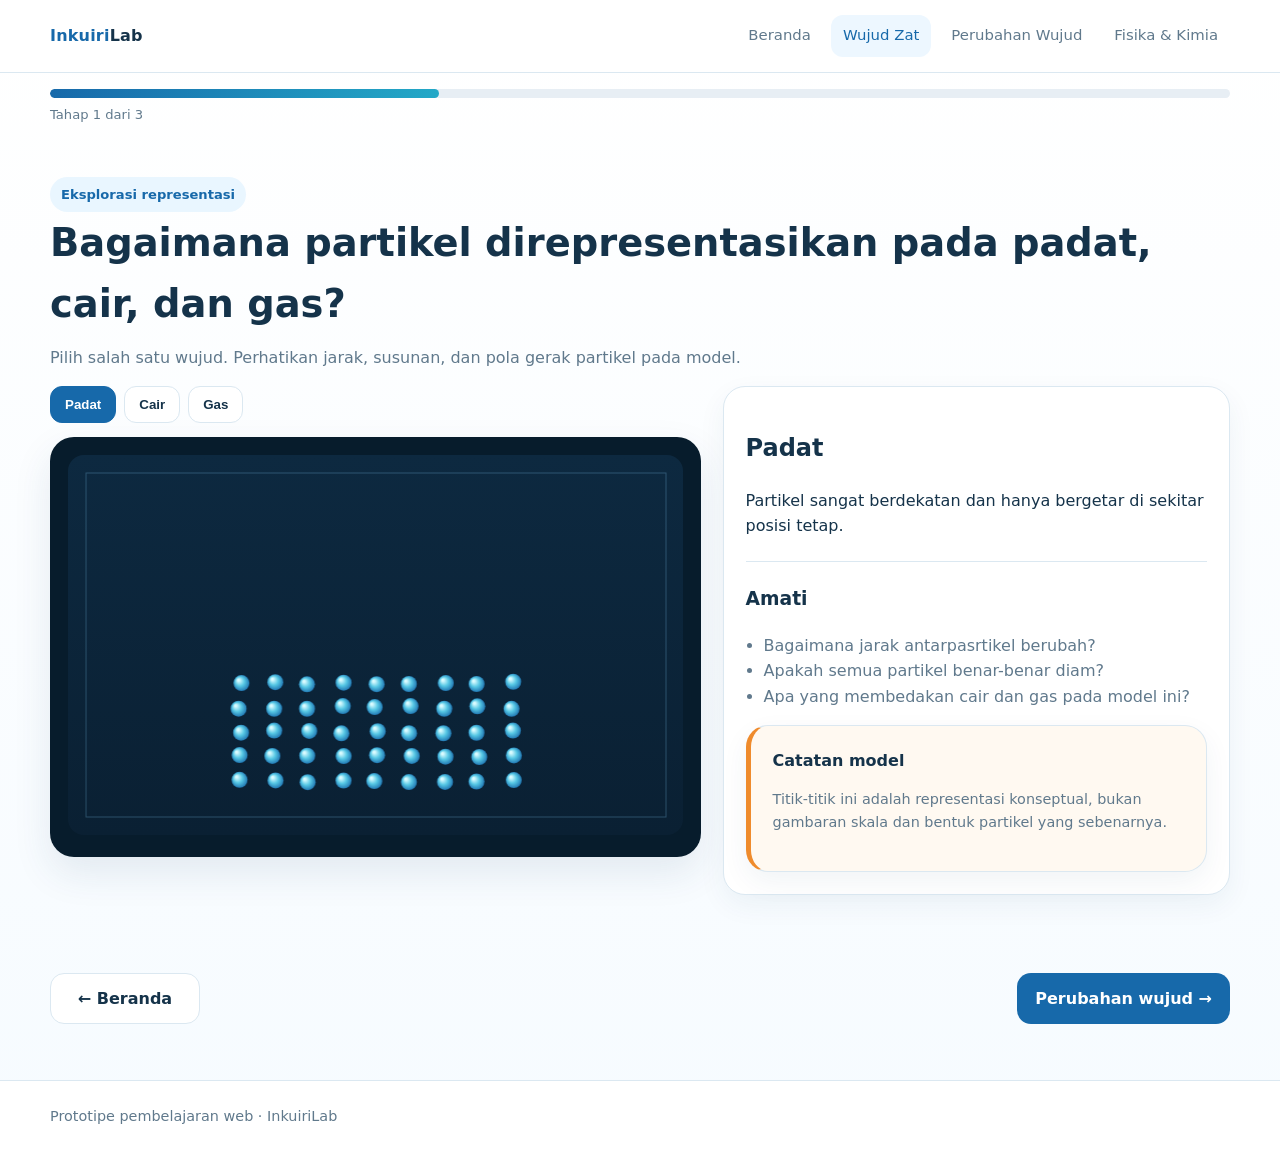
==== pages/wujud-zat.html @ 4400dbc0 "Add files via upload" ====
<!doctype html><html lang="id"><head><meta charset="utf-8"><meta name="viewport" content="width=device-width,initial-scale=1"><title>Wujud Zat | InkuiriLab</title><link rel="stylesheet" href="../css/style.css"></head><body>
<header class="site-header"><div class="container nav"><a class="brand" href="../index.html"><span>Inkuiri</span>Lab</a><nav class="nav-links"><a href="../index.html">Beranda</a><a class="active" href="wujud-zat.html">Wujud Zat</a><a href="perubahan-wujud.html">Perubahan Wujud</a><a href="fisika-kimia.html">Fisika & Kimia</a></nav></div></header>
<main><div class="container progress-wrap"><div class="progress"><span style="width:33%"></span></div><div class="progress-label">Tahap 1 dari 3</div></div><section class="section"><div class="container"><span class="eyebrow">Eksplorasi representasi</span><h1 class="section-title">Bagaimana partikel direpresentasikan pada padat, cair, dan gas?</h1><p class="lead">Pilih salah satu wujud. Perhatikan jarak, susunan, dan pola gerak partikel pada model.</p><div class="sim-grid"><div><div class="state-tabs"><button class="active" data-state="solid">Padat</button><button data-state="liquid">Cair</button><button data-state="gas">Gas</button></div><div class="sim-panel"><canvas id="particleCanvas" aria-label="Simulasi model partikel"></canvas></div></div><aside class="card"><h2 id="stateTitle">Padat</h2><p id="stateDesc">Partikel sangat berdekatan dan hanya bergetar di sekitar posisi tetap.</p><hr style="border:none;border-top:1px solid var(--line);margin:22px 0"><h3>Amati</h3><ul class="fact-list"><li>Bagaimana jarak antarpasrtikel berubah?</li><li>Apakah semua partikel benar-benar diam?</li><li>Apa yang membedakan cair dan gas pada model ini?</li></ul><div class="callout card" style="margin-top:16px"><strong>Catatan model</strong><p class="small">Titik-titik ini adalah representasi konseptual, bukan gambaran skala dan bentuk partikel yang sebenarnya.</p></div></aside></div></div></section></main>
<div class="container footer-nav"><a class="btn btn-secondary" href="../index.html">← Beranda</a><a class="btn btn-primary" href="perubahan-wujud.html">Perubahan wujud →</a></div><footer class="site-footer"><div class="container">Prototipe pembelajaran web · InkuiriLab</div></footer><script src="../js/particles.js"></script></body></html>
---- css/style.css ----
:root{
  --bg:#f6fbff;--surface:#ffffff;--text:#15334a;--muted:#60798c;--line:#dbe8f1;
  --blue:#1769aa;--cyan:#23a8c7;--purple:#7357c7;--orange:#ef8b2c;--green:#278a63;
  --shadow:0 16px 38px rgba(25,72,105,.10);--radius:22px;--max:1180px
}
*{box-sizing:border-box}html{scroll-behavior:smooth}body{margin:0;font-family:Inter,ui-sans-serif,system-ui,-apple-system,Segoe UI,Roboto,Arial,sans-serif;color:var(--text);background:linear-gradient(180deg,#fff 0,var(--bg) 100%);line-height:1.6}
a{color:inherit;text-decoration:none}img{max-width:100%;display:block}.container{width:min(calc(100% - 32px),var(--max));margin:auto}
.site-header{position:sticky;top:0;z-index:10;background:rgba(255,255,255,.92);backdrop-filter:blur(12px);border-bottom:1px solid var(--line)}
.nav{min-height:72px;display:flex;align-items:center;justify-content:space-between;gap:20px}.brand{font-weight:800;letter-spacing:.2px}.brand span{color:var(--blue)}
.nav-links{display:flex;gap:8px;flex-wrap:wrap}.nav-links a{padding:9px 12px;border-radius:12px;color:var(--muted);font-size:.93rem}.nav-links a:hover,.nav-links a.active{background:#edf7ff;color:var(--blue)}
.hero{padding:64px 0 42px}.hero-grid{display:grid;grid-template-columns:1.05fr .95fr;align-items:center;gap:42px}.eyebrow{display:inline-block;padding:7px 11px;border-radius:999px;background:#e9f6ff;color:var(--blue);font-weight:700;font-size:.82rem}.hero h1{font-size:clamp(2.2rem,5vw,4.3rem);line-height:1.03;margin:18px 0}.hero p{font-size:1.08rem;color:var(--muted);max-width:62ch}.hero-art{background:var(--surface);padding:18px;border:1px solid var(--line);border-radius:28px;box-shadow:var(--shadow)}
.actions{display:flex;gap:12px;flex-wrap:wrap;margin-top:28px}.btn{display:inline-flex;align-items:center;justify-content:center;gap:8px;padding:12px 17px;border-radius:14px;border:1px solid transparent;font-weight:750;cursor:pointer}.btn-primary{background:var(--blue);color:white}.btn-secondary{background:white;border-color:var(--line);color:var(--text)}
.section{padding:36px 0}.section-title{font-size:clamp(1.65rem,3vw,2.5rem);margin:0 0 10px}.lead{color:var(--muted);max-width:72ch;margin-top:0}.grid-3{display:grid;grid-template-columns:repeat(3,1fr);gap:18px}.grid-2{display:grid;grid-template-columns:repeat(2,1fr);gap:18px}.card{background:var(--surface);border:1px solid var(--line);border-radius:var(--radius);padding:22px;box-shadow:0 10px 28px rgba(25,72,105,.06)}.card h3{margin-top:0}.callout{border-left:5px solid var(--orange);background:#fff9f1}.question{font-size:1.15rem;font-weight:750}
.progress-wrap{padding:16px 0}.progress{height:9px;background:#e7eef4;border-radius:99px;overflow:hidden}.progress>span{display:block;height:100%;background:linear-gradient(90deg,var(--blue),var(--cyan));border-radius:inherit}.progress-label{font-size:.82rem;color:var(--muted);margin-top:6px}
.sim-grid{display:grid;grid-template-columns:1fr .78fr;gap:22px}.sim-panel{background:#071c2c;border-radius:24px;padding:18px;min-height:420px;box-shadow:var(--shadow)}canvas{width:100%;height:380px;display:block;border-radius:16px;background:linear-gradient(#0d2940,#0a2033)}
.state-tabs{display:flex;gap:8px;flex-wrap:wrap;margin-bottom:14px}.state-tabs button{border:1px solid var(--line);background:white;padding:10px 14px;border-radius:12px;cursor:pointer;font-weight:750;color:var(--text)}.state-tabs button.active{background:var(--blue);color:white;border-color:var(--blue)}.fact-list{padding-left:18px;color:var(--muted)}
.phase-diagram{display:grid;grid-template-columns:1fr auto 1fr auto 1fr;align-items:center;gap:12px;text-align:center}.phase-node{padding:22px 12px;border-radius:20px;background:white;border:1px solid var(--line);font-weight:800}.phase-arrow{font-size:1.7rem;color:var(--orange)}.phase-note{font-size:.8rem;color:var(--muted);font-weight:600}
.temp-box{display:grid;grid-template-columns:1fr auto;gap:16px;align-items:center}.temp-value{font-size:1.4rem;font-weight:800;color:var(--orange)}input[type=range]{width:100%}.small{font-size:.9rem;color:var(--muted)}
.phenomena{display:grid;grid-template-columns:repeat(4,1fr);gap:16px}.phen-card{overflow:hidden;padding:0}.phen-card img{aspect-ratio:1/1;object-fit:cover}.phen-content{padding:16px}.choice-row{display:flex;gap:8px;flex-wrap:wrap}.choice{padding:8px 10px;border:1px solid var(--line);border-radius:10px;background:white;cursor:pointer}.feedback{margin-top:10px;min-height:45px;font-size:.9rem;color:var(--muted)}
.footer-nav{display:flex;justify-content:space-between;gap:12px;padding:42px 0 56px}.footer-nav .btn{min-width:150px}.site-footer{border-top:1px solid var(--line);padding:24px 0;color:var(--muted);font-size:.9rem;background:white}
@media(max-width:900px){.hero-grid,.sim-grid,.grid-3,.grid-2{grid-template-columns:1fr}.phenomena{grid-template-columns:repeat(2,1fr)}.phase-diagram{grid-template-columns:1fr}.phase-arrow{transform:rotate(90deg)}.nav{align-items:flex-start;padding:14px 0}.nav-links{justify-content:flex-end}.hero{padding-top:36px}}
@media(max-width:560px){.phenomena{grid-template-columns:1fr}.nav-links{display:none}.container{width:min(calc(100% - 20px),var(--max))}.card{padding:17px}.footer-nav{flex-direction:column}.footer-nav .btn{width:100%}}
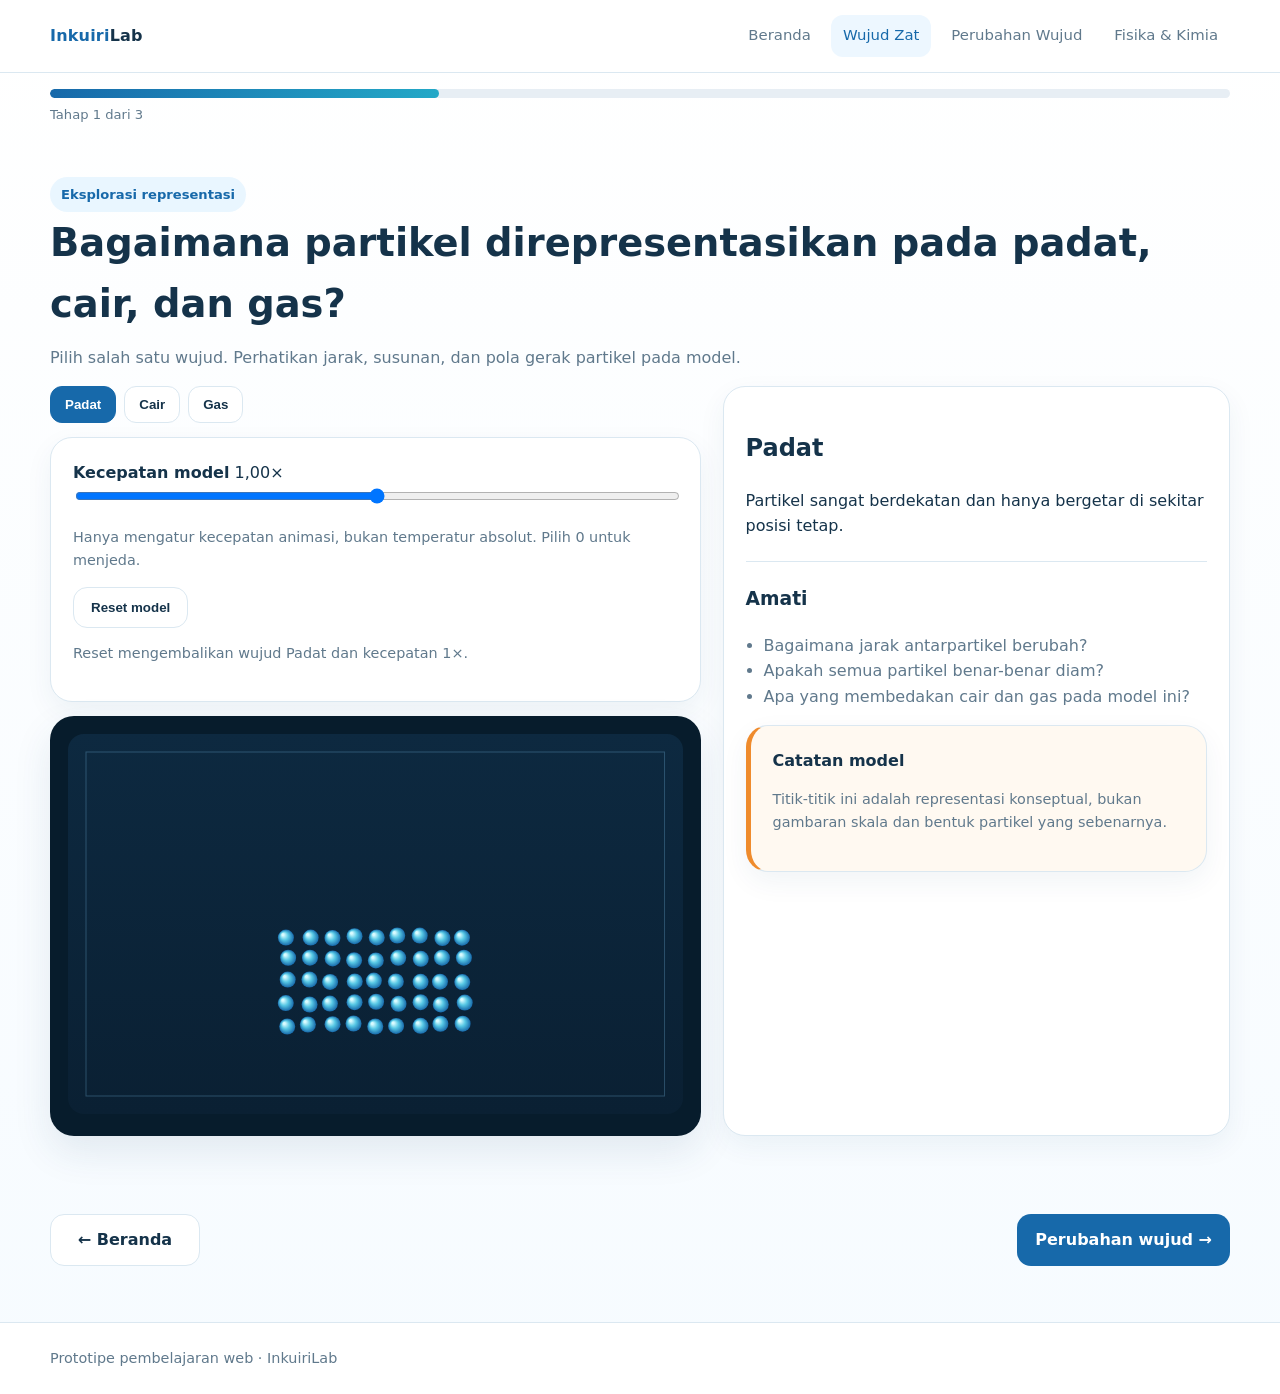
==== commit 6207f2a3: "Improve conceptual particle simulation and accessible controls" ====
--- a/pages/wujud-zat.html
+++ b/pages/wujud-zat.html
@@ -1,4 +1,4 @@
 <!doctype html><html lang="id"><head><meta charset="utf-8"><meta name="viewport" content="width=device-width,initial-scale=1"><title>Wujud Zat | InkuiriLab</title><link rel="stylesheet" href="../css/style.css"></head><body>
 <header class="site-header"><div class="container nav"><a class="brand" href="../index.html"><span>Inkuiri</span>Lab</a><nav class="nav-links"><a href="../index.html">Beranda</a><a class="active" href="wujud-zat.html">Wujud Zat</a><a href="perubahan-wujud.html">Perubahan Wujud</a><a href="fisika-kimia.html">Fisika & Kimia</a></nav></div></header>
-<main><div class="container progress-wrap"><div class="progress"><span style="width:33%"></span></div><div class="progress-label">Tahap 1 dari 3</div></div><section class="section"><div class="container"><span class="eyebrow">Eksplorasi representasi</span><h1 class="section-title">Bagaimana partikel direpresentasikan pada padat, cair, dan gas?</h1><p class="lead">Pilih salah satu wujud. Perhatikan jarak, susunan, dan pola gerak partikel pada model.</p><div class="sim-grid"><div><div class="state-tabs"><button class="active" data-state="solid">Padat</button><button data-state="liquid">Cair</button><button data-state="gas">Gas</button></div><div class="sim-panel"><canvas id="particleCanvas" aria-label="Simulasi model partikel"></canvas></div></div><aside class="card"><h2 id="stateTitle">Padat</h2><p id="stateDesc">Partikel sangat berdekatan dan hanya bergetar di sekitar posisi tetap.</p><hr style="border:none;border-top:1px solid var(--line);margin:22px 0"><h3>Amati</h3><ul class="fact-list"><li>Bagaimana jarak antarpasrtikel berubah?</li><li>Apakah semua partikel benar-benar diam?</li><li>Apa yang membedakan cair dan gas pada model ini?</li></ul><div class="callout card" style="margin-top:16px"><strong>Catatan model</strong><p class="small">Titik-titik ini adalah representasi konseptual, bukan gambaran skala dan bentuk partikel yang sebenarnya.</p></div></aside></div></div></section></main>
+<main><div class="container progress-wrap"><div class="progress"><span style="width:33%"></span></div><div class="progress-label">Tahap 1 dari 3</div></div><section class="section"><div class="container"><span class="eyebrow">Eksplorasi representasi</span><h1 class="section-title">Bagaimana partikel direpresentasikan pada padat, cair, dan gas?</h1><p class="lead">Pilih salah satu wujud. Perhatikan jarak, susunan, dan pola gerak partikel pada model.</p><div class="sim-grid"><div><div class="state-tabs" role="group" aria-label="Pilih wujud zat"><button type="button" class="active" data-state="solid" aria-pressed="true" aria-controls="particleCanvas">Padat</button><button type="button" data-state="liquid" aria-pressed="false" aria-controls="particleCanvas">Cair</button><button type="button" data-state="gas" aria-pressed="false" aria-controls="particleCanvas">Gas</button></div><div class="card" style="margin-bottom:14px"><label for="modelSpeed"><strong>Kecepatan model</strong></label> <output id="speedValue" for="modelSpeed">1,00×</output><input id="modelSpeed" type="range" min="0" max="2" step="0.25" value="1" aria-describedby="speedHelp"><p id="speedHelp" class="small">Hanya mengatur kecepatan animasi, bukan temperatur absolut. Pilih 0 untuk menjeda.</p><button id="resetModel" type="button" class="btn btn-secondary">Reset model</button><p class="small">Reset mengembalikan wujud Padat dan kecepatan 1×.</p></div><div class="sim-panel"><canvas id="particleCanvas" role="img" aria-label="Simulasi model partikel" aria-describedby="stateDesc">Model konseptual: padat bergetar di posisi tetap; cair bergerak berdekatan; gas bergerak bebas mengisi ruang.</canvas></div></div><aside class="card"><h2 id="stateTitle">Padat</h2><p id="stateDesc" aria-live="polite">Partikel sangat berdekatan dan hanya bergetar di sekitar posisi tetap.</p><hr style="border:none;border-top:1px solid var(--line);margin:22px 0"><h3>Amati</h3><ul class="fact-list"><li>Bagaimana jarak antarpartikel berubah?</li><li>Apakah semua partikel benar-benar diam?</li><li>Apa yang membedakan cair dan gas pada model ini?</li></ul><div class="callout card" style="margin-top:16px"><strong>Catatan model</strong><p class="small">Titik-titik ini adalah representasi konseptual, bukan gambaran skala dan bentuk partikel yang sebenarnya.</p></div></aside></div></div></section></main>
 <div class="container footer-nav"><a class="btn btn-secondary" href="../index.html">← Beranda</a><a class="btn btn-primary" href="perubahan-wujud.html">Perubahan wujud →</a></div><footer class="site-footer"><div class="container">Prototipe pembelajaran web · InkuiriLab</div></footer><script src="../js/particles.js"></script></body></html>
